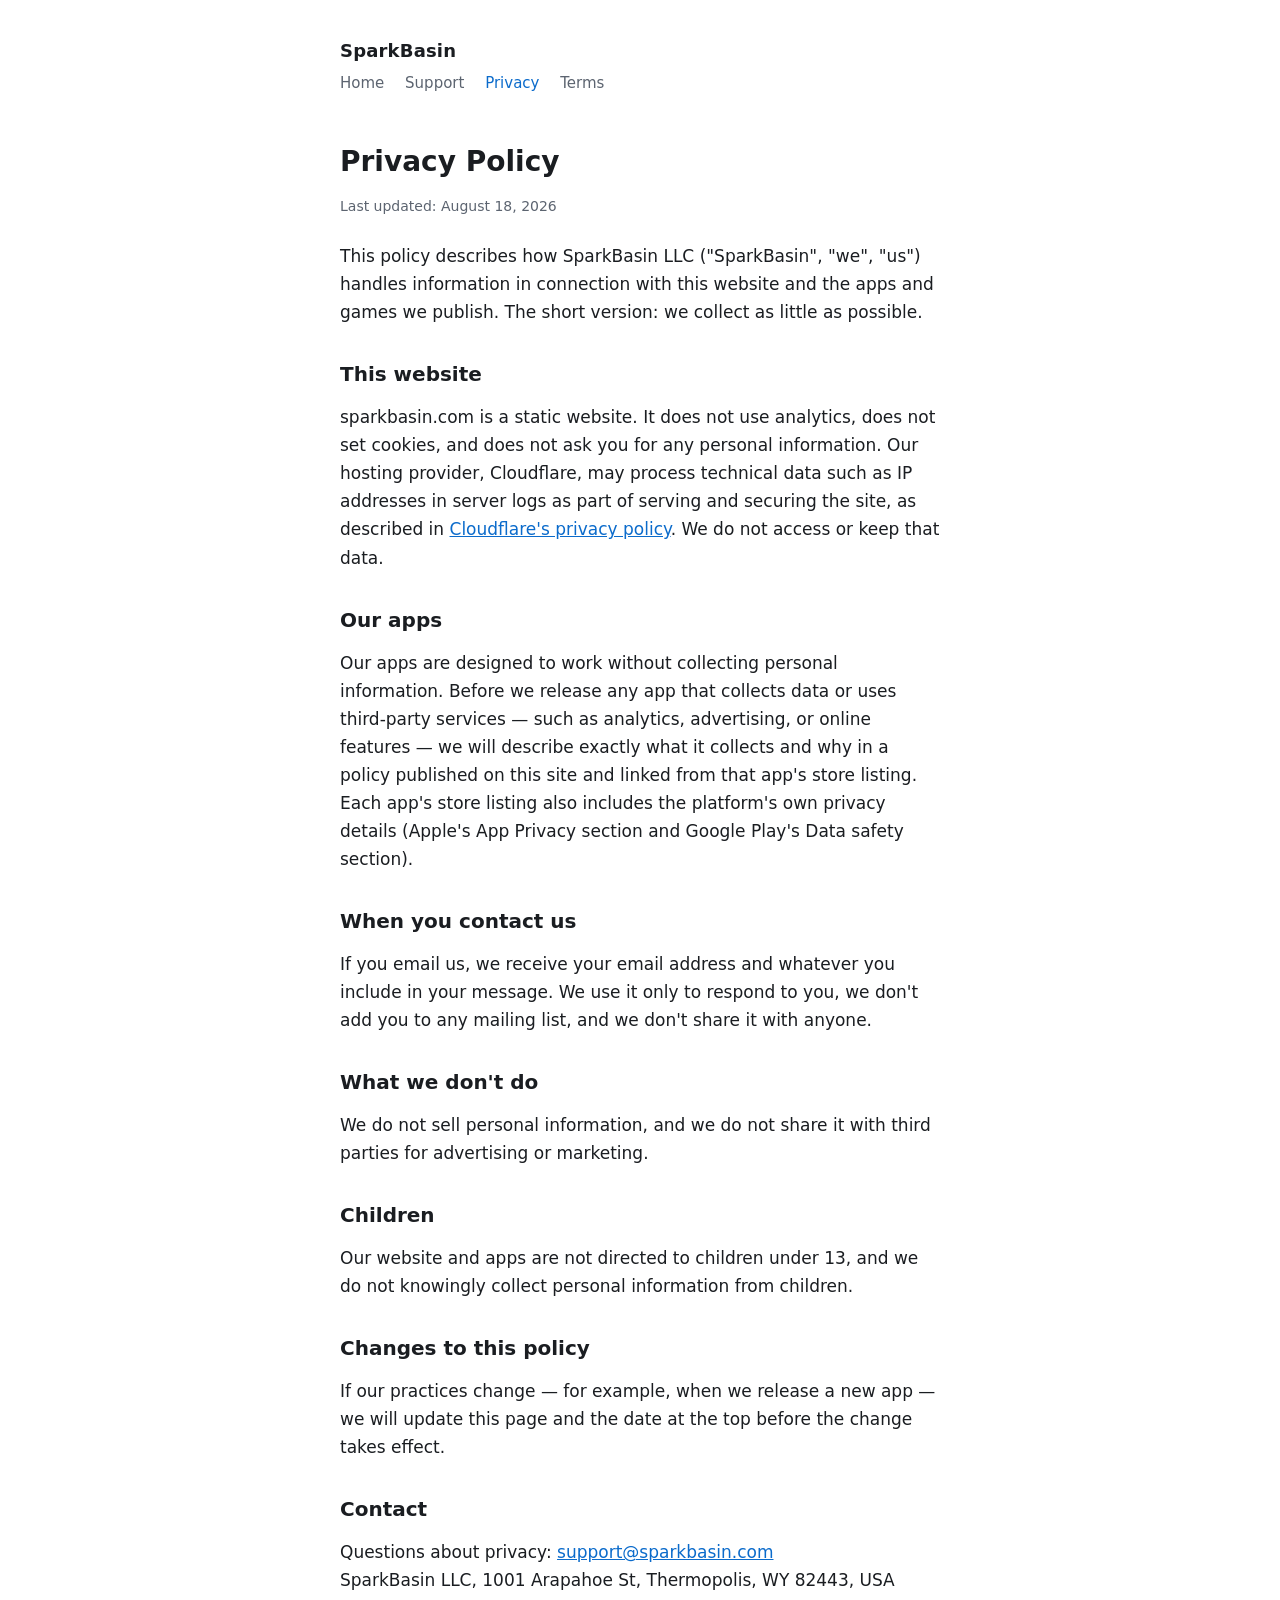
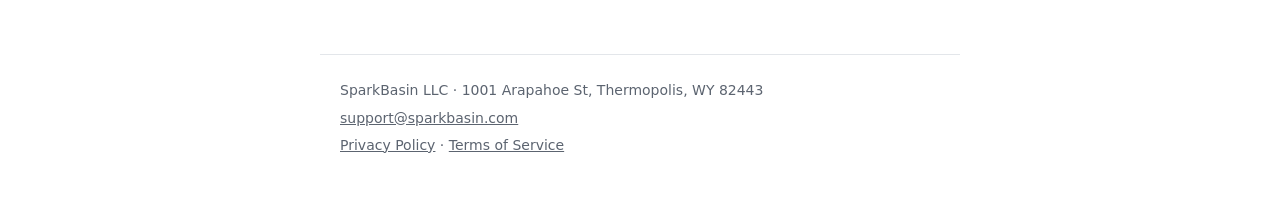
==== privacy/index.html @ c434df60 "Add files via upload" ====
<!doctype html>
<html lang="en">
<head>
  <meta charset="utf-8">
  <meta name="viewport" content="width=device-width, initial-scale=1">
  <title>Privacy Policy — SparkBasin LLC</title>
  <meta name="description" content="Privacy policy for SparkBasin LLC, its website, and its apps and games.">
  <link rel="canonical" href="https://sparkbasin.com/privacy/">
  <link rel="stylesheet" href="/assets/site.css">
</head>
<body>
  <header class="site">
    <a class="brand" href="/">SparkBasin</a>
    <nav>
      <a href="/">Home</a>
      <a href="/support/">Support</a>
      <a href="/privacy/" aria-current="page">Privacy</a>
      <a href="/terms/">Terms</a>
    </nav>
  </header>

  <main>
    <h1>Privacy Policy</h1>
    <p class="updated">Last updated: August 18, 2026</p>

    <p>This policy describes how SparkBasin LLC ("SparkBasin", "we", "us")
    handles information in connection with this website and the apps and
    games we publish. The short version: we collect as little as
    possible.</p>

    <h2>This website</h2>
    <p>sparkbasin.com is a static website. It does not use analytics, does
    not set cookies, and does not ask you for any personal information. Our
    hosting provider, Cloudflare, may process technical data such as IP
    addresses in server logs as part of serving and securing the site, as
    described in
    <a href="https://www.cloudflare.com/privacypolicy/">Cloudflare's privacy
    policy</a>. We do not access or keep that data.</p>

    <h2>Our apps</h2>
    <p>Our apps are designed to work without collecting personal
    information. Before we release any app that collects data or uses
    third-party services — such as analytics, advertising, or online
    features — we will describe exactly what it collects and why in a policy
    published on this site and linked from that app's store listing. Each
    app's store listing also includes the platform's own privacy details
    (Apple's App Privacy section and Google Play's Data safety section).</p>

    <!-- Per-app policies live at /privacy/<app-slug>/ and get linked from
         a list here once apps ship. Update this page to match each app's
         actual data practices BEFORE its store submission. -->

    <h2>When you contact us</h2>
    <p>If you email us, we receive your email address and whatever you
    include in your message. We use it only to respond to you, we don't add
    you to any mailing list, and we don't share it with anyone.</p>

    <h2>What we don't do</h2>
    <p>We do not sell personal information, and we do not share it with
    third parties for advertising or marketing.</p>

    <h2>Children</h2>
    <p>Our website and apps are not directed to children under 13, and we do
    not knowingly collect personal information from children.</p>

    <h2>Changes to this policy</h2>
    <p>If our practices change — for example, when we release a new app —
    we will update this page and the date at the top before the change takes
    effect.</p>

    <h2>Contact</h2>
    <p>Questions about privacy:
    <a href="mailto:support@sparkbasin.com">support@sparkbasin.com</a><br>
    SparkBasin LLC, 1001 Arapahoe St, Thermopolis, WY 82443, USA</p>
  </main>

  <footer class="site">
    <p>SparkBasin LLC · 1001 Arapahoe St, Thermopolis, WY 82443</p>
    <p><a href="mailto:support@sparkbasin.com">support@sparkbasin.com</a></p>
    <p><a href="/privacy/">Privacy Policy</a> · <a href="/terms/">Terms of Service</a></p>
  </footer>
</body>
</html>
---- assets/site.css ----
/* SparkBasin LLC — site styles */

:root {
  --bg: #ffffff;
  --text: #1a1d21;
  --muted: #5c6470;
  --accent: #0b6bcb;
  --rule: #e3e6ea;
  --max: 40rem;
}

@media (prefers-color-scheme: dark) {
  :root {
    --bg: #14161a;
    --text: #e8eaed;
    --muted: #9aa3ad;
    --accent: #6cb2f5;
    --rule: #2a2e34;
  }
}

* { box-sizing: border-box; }

html { -webkit-text-size-adjust: 100%; }

body {
  margin: 0;
  background: var(--bg);
  color: var(--text);
  font-family: ui-sans-serif, system-ui, -apple-system, "Segoe UI", Roboto,
    "Helvetica Neue", Arial, sans-serif;
  font-size: 1.0625rem;
  line-height: 1.65;
}

header.site, main, footer.site {
  max-width: var(--max);
  margin: 0 auto;
  padding: 0 1.25rem;
}

header.site {
  padding-top: 2.25rem;
  padding-bottom: 0.5rem;
}

header.site .brand {
  font-weight: 700;
  font-size: 1.125rem;
  letter-spacing: 0.01em;
  text-decoration: none;
  color: var(--text);
}

header.site nav {
  margin-top: 0.35rem;
  font-size: 0.9375rem;
}

header.site nav a {
  color: var(--muted);
  text-decoration: none;
  margin-right: 1rem;
}

header.site nav a:hover,
header.site nav a[aria-current="page"] {
  color: var(--accent);
}

main {
  padding-top: 2.5rem;
  padding-bottom: 3rem;
  min-height: 55vh;
}

h1 { font-size: 1.75rem; line-height: 1.25; margin: 0 0 1rem; }
h2 { font-size: 1.25rem; margin: 2rem 0 0.5rem; }

p { margin: 0.75rem 0; }

a { color: var(--accent); }

ul { padding-left: 1.25rem; }

.muted { color: var(--muted); }

.updated {
  color: var(--muted);
  font-size: 0.875rem;
  margin-bottom: 1.5rem;
}

footer.site {
  border-top: 1px solid var(--rule);
  padding-top: 1.25rem;
  padding-bottom: 2.5rem;
  font-size: 0.875rem;
  color: var(--muted);
}

footer.site p { margin: 0.25rem 0; }

footer.site a { color: var(--muted); }
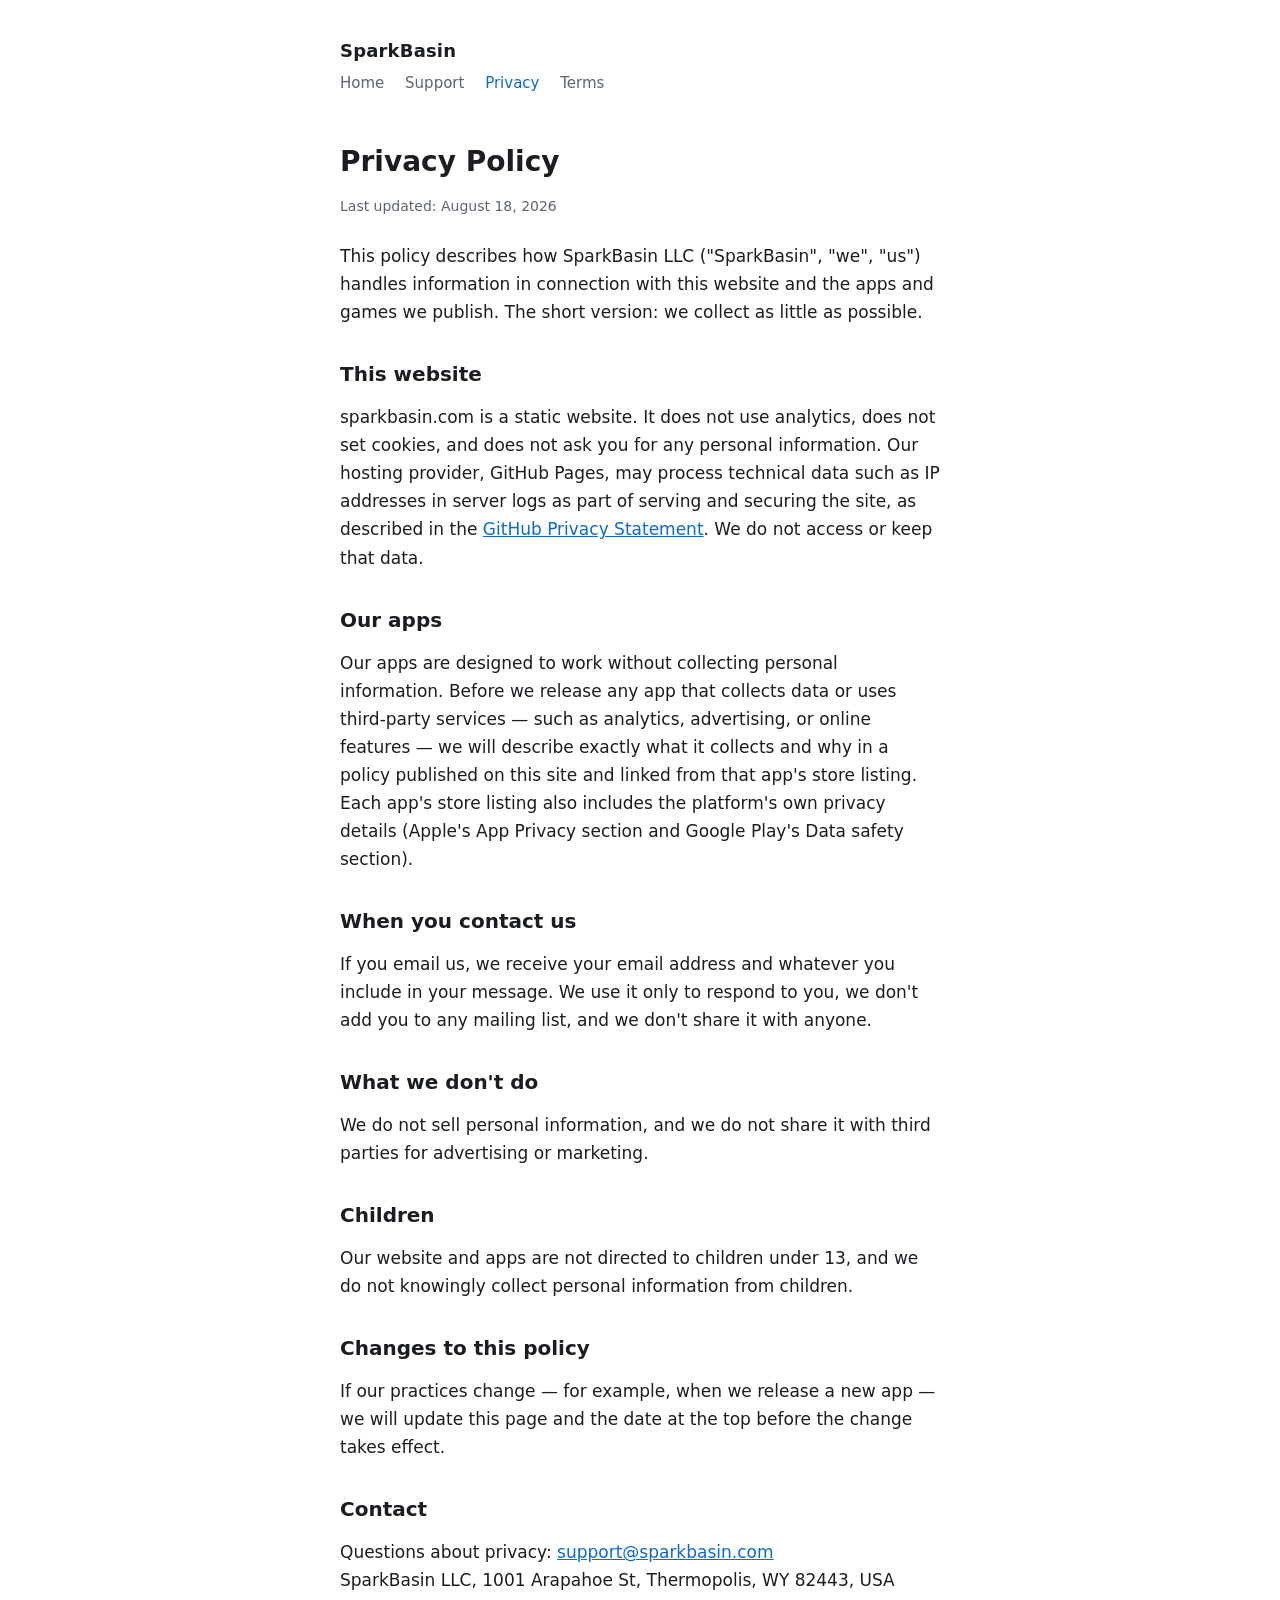
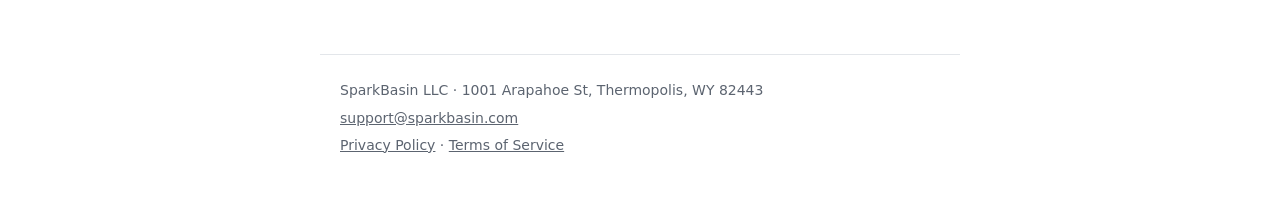
==== commit 65d281ae: "Add files via upload" ====
--- a/privacy/index.html
+++ b/privacy/index.html
@@ -31,11 +31,11 @@
     <h2>This website</h2>
     <p>sparkbasin.com is a static website. It does not use analytics, does
     not set cookies, and does not ask you for any personal information. Our
-    hosting provider, Cloudflare, may process technical data such as IP
+    hosting provider, GitHub Pages, may process technical data such as IP
     addresses in server logs as part of serving and securing the site, as
-    described in
-    <a href="https://www.cloudflare.com/privacypolicy/">Cloudflare's privacy
-    policy</a>. We do not access or keep that data.</p>
+    described in the
+    <a href="https://docs.github.com/en/site-policy/privacy-policies/github-general-privacy-statement">GitHub
+    Privacy Statement</a>. We do not access or keep that data.</p>
 
     <h2>Our apps</h2>
     <p>Our apps are designed to work without collecting personal
